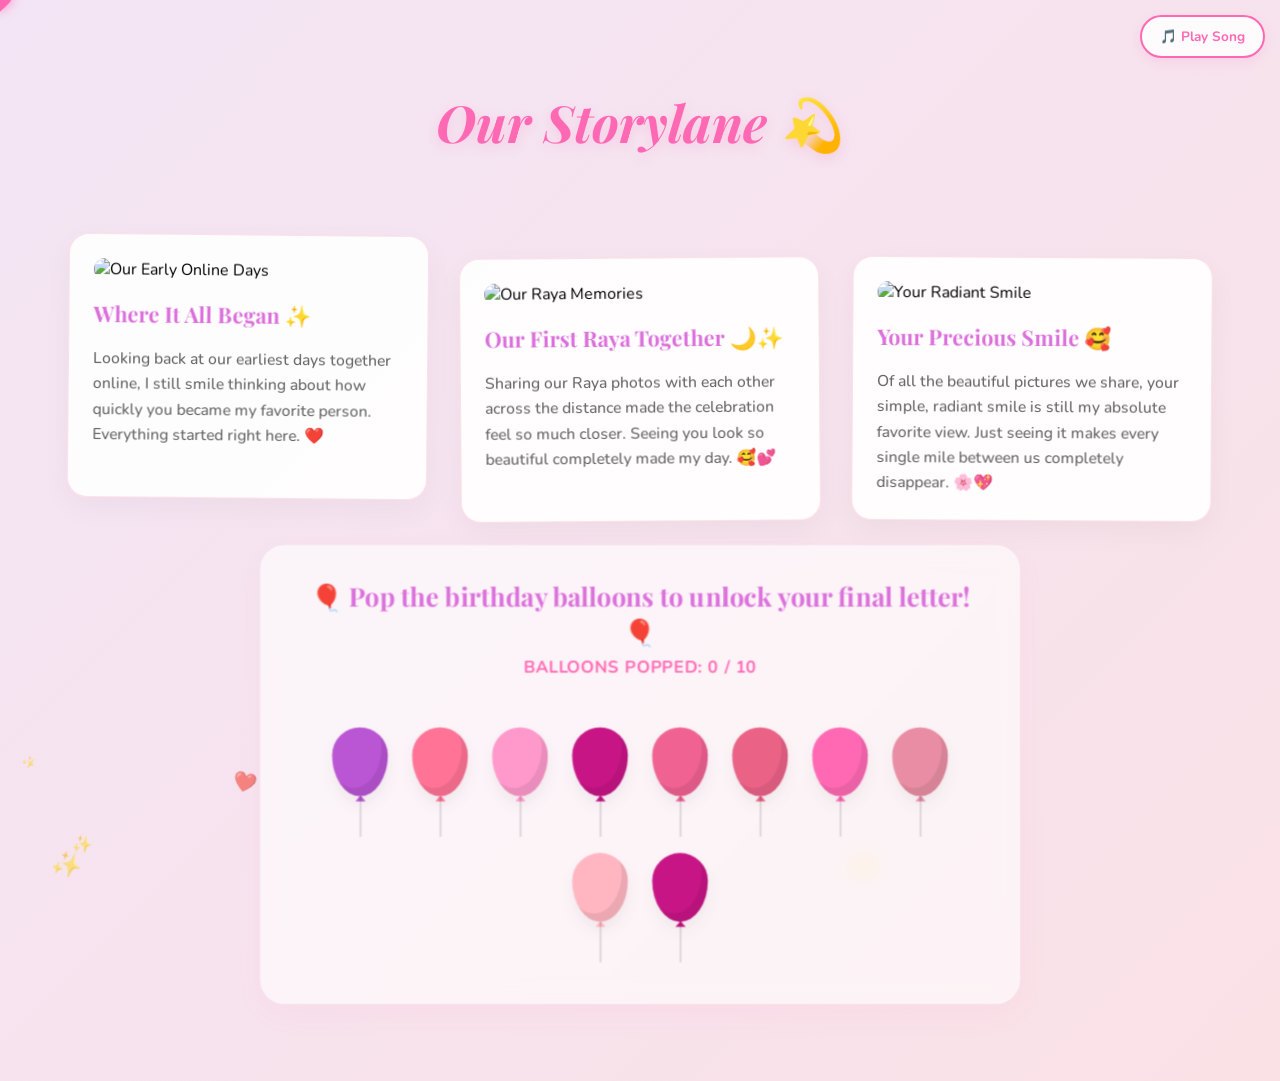
==== last.html @ 7905935c "Add files via upload" ====
<!DOCTYPE html>
<html lang="en">
<head>
    <meta charset="UTF-8">
    <meta name="viewport" content="width=device-width, initial-scale=1.0">
    <title>Our Storylane ✨</title>
    <link href="https://fonts.googleapis.com/css2?family=Playfair+Display:ital,wght=0,600;0,700;1,400&family=Nunito:wght@500;700;800&display=swap" rel="stylesheet">
    <script src="https://cdnjs.cloudflare.com/ajax/libs/gsap/3.12.2/gsap.min.js"></script>
    <style>
        * {
            box-sizing: border-box;
            margin: 0;
            padding: 0;
        }

        body {
            min-height: 100vh;
            background: linear-gradient(135deg, #f3e5f5 0%, #fae1e6 100%);
            font-family: 'Nunito', sans-serif;
            overflow-x: hidden;
            padding: 5.5rem 1rem 4rem 1rem; 
            display: flex;
            flex-direction: column;
            align-items: center;
            cursor: none; 
            opacity: 0; /* Handled smoothly by GSAP entrance */
            position: relative;
        }

        /* --- Floating Background Container --- */
        .bg-animation-container {
            position: fixed;
            top: 0;
            left: 0;
            width: 100%;
            height: 100%;
            pointer-events: none;
            z-index: 1;
            overflow: hidden;
        }

        .floating-element {
            position: absolute;
            pointer-events: none;
            opacity: 0.6;
            font-size: 1.2rem;
            user-select: none;
        }

        /* --- Fixed Top Music Bar (Mobile Safe) --- */
        .music-player {
            position: fixed;
            top: 15px;
            right: 15px;
            z-index: 10000;
        }

        #music-toggle {
            padding: 10px 18px;
            background: rgba(255, 255, 255, 0.85);
            backdrop-filter: blur(8px);
            -webkit-backdrop-filter: blur(8px);
            border: 2px solid #ff69b4;
            border-radius: 30px;
            color: #ff69b4;
            font-family: 'Nunito', sans-serif;
            font-weight: bold;
            font-size: 0.85rem;
            cursor: none;
            box-shadow: 0 4px 12px rgba(255, 105, 180, 0.15);
            transition: all 0.3s ease;
            display: flex;
            align-items: center;
            gap: 6px;
        }

        #music-toggle.playing {
            background: linear-gradient(45deg, #ff69b4, #da70d6);
            color: white;
            border-color: transparent;
        }

        /* --- Fixed Custom Heart Cursor --- */
        .custom-cursor {
            width: 30px;
            height: 30px;
            position: fixed;
            top: 0;     
            left: 0;    
            pointer-events: none;
            z-index: 10005;
            transform: translate(-50%, -50%);
        }

        .custom-cursor svg {
            width: 100%;
            height: 100%;
            fill: #ff69b4 !important;
            filter: drop-shadow(0 0 6px rgba(255, 105, 180, 0.7));
        }

        .container {
            max-width: 1200px;
            width: 100%;
            display: flex;
            flex-direction: column;
            align-items: center;
            gap: 3rem;
            z-index: 10;
            position: relative;
        }

        .page-title {
            font-family: 'Playfair Display', serif;
            font-weight: 700;
            font-style: italic;
            color: #ff69b4;
            font-size: 3.2rem;
            text-align: center;
            text-shadow: 0 4px 12px rgba(255, 105, 180, 0.2);
        }

        /* --- Memory Cards Straight Line Grid Layout --- */
        .memory-container {
            display: flex;
            flex-direction: row;  
            flex-wrap: nowrap;     /* Forces cards to stay on one line on desktop */
            gap: 2rem;          
            width: 100%;
            max-width: 1150px;     /* Expanded layout boundary to accommodate 3 cards comfortably */
            justify-content: center; 
            margin-bottom: 1rem;   
        }

        .memory-card {
            background: rgba(255, 255, 255, 0.9);
            border-radius: 20px;
            padding: 1.5rem;
            box-shadow: 0 10px 30px rgba(0, 0, 0, 0.04);
            border: 1px solid rgba(255, 182, 193, 0.4);
            display: flex;
            flex-direction: column;
            gap: 1.2rem;
            transition: transform 0.3s ease;
            flex: 1;               /* Equal widths across the line */
            min-width: 280px;      
            max-width: 360px; 
        }

        .memory-card:hover {
            transform: translateY(-5px);
        }

        .memory-img {
            width: 100%;
            height: auto;
            max-height: 450px;
            object-fit: contain;
            border-radius: 12px;
            background-color: transparent;
        }

        .memory-date {
            font-family: 'Playfair Display', serif;
            font-weight: 700;
            color: #db70db;
            font-size: 1.35rem;
        }

        .memory-caption {
            font-family: 'Nunito', sans-serif;
            font-weight: 500;
            font-size: 0.98rem;
            line-height: 1.6;
            color: #666;
        }

        /* --- 10 Balloon Mini Game System --- */
        .game-wrapper {
            width: 100%;
            max-width: 750px;
            background: rgba(255, 255, 255, 0.6);
            backdrop-filter: blur(10px);
            -webkit-backdrop-filter: blur(10px);
            border-radius: 24px;
            padding: 2rem;
            border: 1px solid rgba(255, 255, 255, 0.5);
            box-shadow: 0 10px 30px rgba(255, 105, 180, 0.05);
            text-align: center;
            margin: 1rem 0;
        }

        .game-instruction {
            font-family: 'Playfair Display', serif;
            font-weight: 700;
            color: #db70db;
            font-size: 1.6rem;
            margin-bottom: 0.5rem;
        }

        .game-counter {
            font-family: 'Nunito', sans-serif;
            font-weight: 700;
            color: #ff69b4;
            font-size: 1.05rem;
            text-transform: uppercase;
            letter-spacing: 0.5px;
            margin-bottom: 2rem;
        }

        .balloon-yard {
            display: flex;
            flex-wrap: wrap;
            justify-content: center;
            gap: 1.5rem;
            row-gap: 3.5rem;
            padding: 1rem 0 3rem 0;
            width: 100%;
        }

        .balloon {
            width: 55px;
            height: 68px;
            border-radius: 50% 50% 50% 50% / 40% 40% 60% 60%;
            position: relative;
            cursor: none; 
            animation: floatSway 4s infinite ease-in-out alternate;
            box-shadow: inset -6px -8px 0 rgba(0,0,0,0.08), 0 8px 15px rgba(0,0,0,0.05);
        }

        .balloon::before {
            content: "";
            position: absolute;
            bottom: -5px;
            left: 23px;
            width: 0;
            height: 0;
            border-left: 5px solid transparent;
            border-right: 5px solid transparent;
            border-bottom: 6px solid;
            border-bottom-color: inherit; 
        }

        .balloon-string {
            width: 1.5px;
            height: 40px;
            background: rgba(0, 0, 0, 0.12);
            position: absolute;
            bottom: -40px;
            left: 27px;
        }

        @keyframes floatSway {
            0% { transform: translateY(0) rotate(-4deg); }
            100% { transform: translateY(-18px) rotate(4deg); }
        }

        .pop-particle {
            position: fixed;
            width: 7px;
            height: 7px;
            border-radius: 50%;
            pointer-events: none;
            z-index: 9999;
        }

        /* --- Heartfelt Letter Section --- */
        .letter-card {
            background: rgba(255, 255, 255, 0.95);
            border-radius: 25px;
            padding: 3rem 2rem;
            box-shadow: 0 15px 40px rgba(0, 0, 0, 0.05);
            border: 1px solid rgba(255, 182, 193, 0.6);
            width: 100%;
            max-width: 750px;
            text-align: left;
            display: none; 
            opacity: 0;
            transform: scale(0.9);
            margin-bottom: 2rem;
        }

        .letter-title {
            font-family: 'Playfair Display', serif;
            font-weight: 700;
            font-style: italic;
            color: #ff69b4;
            font-size: 2.2rem;
            margin-bottom: 1.8rem;
            text-align: center;
        }

        .letter-text {
            font-family: 'Nunito', sans-serif;
            font-weight: 500;
            font-size: 1.1rem;
            line-height: 1.9;
            color: #444;
            white-space: pre-line;
        }

        /* --- Responsive Viewports --- */
        @media (max-width: 968px) {
            .memory-container {
                flex-wrap: wrap; /* Gracefully wraps on smaller tablets/mobiles so it doesn't break overflow boundaries */
                justify-content: center;
            }
            .memory-card {
                flex: 1 1 300px;
                max-width: 380px;
            }
        }

        @media (max-width: 768px) {
            body { padding: 4.5rem 1rem 3rem 1rem; }
            .music-player { top: 10px; right: 10px; }
            #music-toggle { padding: 8px 14px; font-size: 0.78rem; }
            .page-title { font-size: 2.2rem; }
            .letter-card { padding: 2rem 1.5rem; }
            .balloon-yard { gap: 0.8rem; }
            .balloon { width: 46px; height: 58px; }
            .balloon::before { left: 18px; }
            .balloon-string { left: 22px; }
        }
    </style>
</head>
<body>

    <!-- Floating Background Effect layer -->
    <div class="bg-animation-container" id="bg-assets"></div>

    <div class="custom-cursor">
        <svg viewBox="0 0 24 24" xmlns="http://www.w3.org/2000/svg">
            <path d="M12 21.35l-1.45-1.32C5.4 15.36 2 12.28 2 8.5 2 5.42 4.42 3 7.5 3c1.74 0 3.41.81 4.5 2.09C13.09 3.81 14.76 3 16.5 3 19.5 3 22 5.42 22 8.5c0 3.78-3.4 6.86-8.55 11.54L12 21.35z"/>
        </svg>
    </div>

    <div class="music-player">
        <button id="music-toggle" aria-label="Toggle Music">🎵 Play Song</button>
        <audio id="bg-music" src="./assets/music/euclid-piano.mp3" loop></audio>
    </div>

    <div class="container">
        <h1 class="page-title">Our Storylane 💫</h1>

        <div class="memory-container">
            <div class="memory-card">
                <img src="./assets/images/d1.jpg" alt="Our Early Online Days" class="memory-img">
                <div class="memory-date">Where It All Began ✨</div>
                <div class="memory-caption">Looking back at our earliest days together online, I still smile thinking about how quickly you became my favorite person. Everything started right here. ❤️</div>
            </div>

            <div class="memory-card">
                <img src="./assets/images/d2.jpg" alt="Our Raya Memories" class="memory-img">
                <div class="memory-date">Our First Raya Together 🌙✨</div>
                <div class="memory-caption">Sharing our Raya photos with each other across the distance made the celebration feel so much closer. Seeing you look so beautiful completely made my day. 🥰💕</div>
            </div>

            <div class="memory-card">
                <img src="./assets/images/d3.jpeg" alt="Your Radiant Smile" class="memory-img">
                <div class="memory-date">Your Precious Smile 🥰</div>
                <div class="memory-caption">Of all the beautiful pictures we share, your simple, radiant smile is still my absolute favorite view. Just seeing it makes every single mile between us completely disappear. 🌸💖</div>
            </div>
        </div>

        <div class="game-wrapper">
            <p class="game-instruction">🎈 Pop the birthday balloons to unlock your final letter! 🎈</p>
            <p class="game-counter">Balloons Popped: <span id="pop-count">0</span> / 10</p>
            <div class="balloon-yard" id="balloon-yard"></div>
        </div>

        <div class="letter-card">
            <h2 class="letter-title">To My Dearest Sayang... 💖</h2>
            <div class="letter-text">Happy Birthday, Sayang.

Happy Birthday, Sayang.

I know this year hasn't been easy for you.

I've seen how much responsibility you carry, how much stress you go through, and how often you put other people's needs before your own. There were days when you were tired, overwhelmed, frustrated, and probably wished you could just rest from everything for a while.

Even so, you kept going.

I don't think you always realize how strong you are. Not because you never struggle, but because you continue moving forward even when life feels unfair and exhausting.

One thing I've always admired about you is how much you care about the people who are important to you. I've seen how protective you can be and how much love you have for the people closest to your heart. The way you talk about them, worry about them, and stand by them shows a side of you that I really respect. Even when you're going through your own struggles, you still find room in your heart to care for others.

Thank you for letting me be part of your life. Thank you for the conversations, the calls, the laughter, the teasing, the photos you send, and all the little moments we've shared together. Some of my happiest memories are connected to you, even the simple ones.

I know I don't always say the right things, and I know there are times when I worry too much. But one thing I hope you always know is that I genuinely care about you and your happiness.

For your birthday, I don't wish for anything grand. I just hope this year is a little kinder to you. I hope you find more peace, more happiness, and more reasons to smile. I hope you can have more days where you don't have to carry everything by yourself and can simply enjoy being yourself.

And before I end this message, there's one more thing I want to say.

If there were times when I bothered you, worried too much, or made things harder for you, I'm sorry. I know I can overthink sometimes, but it's only because you mean a lot to me.

And no matter what happens in the future, I'll always be grateful that our paths crossed and that I got the chance to know you.

Thank you for being you.

Happy Birthday, Sayang. ❤️
</div>
        </div>
    </div>

    <script>
        document.addEventListener('DOMContentLoaded', () => {
            // SMOOTH PAGE ENTRANCE
            gsap.fromTo('body', { opacity: 0 }, { opacity: 1, duration: 1, ease: "power2.out" });

            // BACKGROUND FLOAT ENGINE (Hearts & Stars setup)
            const bgContainer = document.getElementById('bg-assets');
            const assetsList = ['❤️', '✨', '🌸', '✨', '💖', '☁️'];
            
            function createFloatingParticle() {
                if (!bgContainer) return;
                const element = document.createElement('div');
                element.className = 'floating-element';
                element.textContent = assetsList[Math.floor(Math.random() * assetsList.length)];
                
                const startX = Math.random() * window.innerWidth;
                const size = Math.random() * 1.2 + 0.6;
                
                element.style.left = startX + 'px';
                element.style.top = (window.innerHeight + 50) + 'px';
                element.style.fontSize = size + 'rem';
                
                bgContainer.appendChild(element);
                
                const duration = Math.random() * 6 + 6;
                const swayX = Math.random() * 120 - 60;
                
                gsap.to(element, {
                    y: -(window.innerHeight + 150),
                    x: `+=${swayX}`,
                    rotation: Math.random() * 360,
                    duration: duration,
                    ease: "none",
                    onComplete: () => {
                        element.remove();
                    }
                });
            }

            // Spawn dynamic ambient particles regularly
            for(let i=0; i<15; i++) {
                setTimeout(() => {
                    if(document.visibilityState === 'visible') createFloatingParticle();
                }, Math.random() * 6000);
            }
            setInterval(() => {
                if(document.visibilityState === 'visible') createFloatingParticle();
            }, 750);

            // CUSTOM CURSOR LOGIC
            const musicToggle = document.getElementById('music-toggle');
            const bgMusic = document.getElementById('bg-music');
            const cursor = document.querySelector('.custom-cursor');

            document.addEventListener('mousemove', (e) => {
                if (cursor) {
                    gsap.to(cursor, { x: e.clientX, y: e.clientY, duration: 0.1 });
                }
            });

            document.addEventListener('mousedown', () => {
                if (cursor) gsap.to(cursor, { scale: 0.7, duration: 0.1 });
            });
            document.addEventListener('mouseup', () => {
                if (cursor) gsap.to(cursor, { scale: 1.2, duration: 0.1, yoyo: true, repeat: 1 });
            });

            // MUSIC SYNC PERSISTENCE
            if (musicToggle && bgMusic) {
                bgMusic.volume = 0.35;
                const musicState = localStorage.getItem('musicPlaying');
                const savedTime = localStorage.getItem('musicTime');

                if (savedTime) bgMusic.currentTime = parseFloat(savedTime);
                if (musicState === 'true') {
                    bgMusic.play().then(() => {
                        musicToggle.textContent = "⏸️ Pause Song";
                        musicToggle.classList.add('playing');
                    }).catch(err => console.log("Audio waiting for system focus interaction link:", err));
                }

                setInterval(() => {
                    if (!bgMusic.paused) localStorage.setItem('musicTime', bgMusic.currentTime);
                }, 1000);

                musicToggle.addEventListener('click', () => {
                    if (bgMusic.paused) {
                        bgMusic.play().then(() => {
                            musicToggle.textContent = "⏸️ Pause Song";
                            musicToggle.classList.add('playing');
                            localStorage.setItem('musicPlaying', 'true');
                        });
                    } else {
                        bgMusic.pause();
                        musicToggle.textContent = "🎵 Play Song";
                        musicToggle.classList.remove('playing');
                        localStorage.setItem('musicPlaying', 'false');
                    }
                });
            }

            // MEMORY ENTRANCE CARDS
            gsap.from('.memory-card', {
                opacity: 0,
                y: 50,
                stagger: 0.2,
                duration: 0.8,
                ease: "power2.out"
            });

            document.querySelectorAll('.memory-card').forEach((card, index) => {
                gsap.to(card, {
                    y: '+=8',
                    rotation: index % 2 === 0 ? '+=1' : '-=1',
                    duration: 3.5 + (index * 0.5),
                    ease: "sine.inOut",
                    yoyo: true,
                    repeat: -1
                });
            });

            gsap.to('.game-wrapper', {
                scale: 1.015,
                duration: 2.5,
                ease: "sine.inOut",
                yoyo: true,
                repeat: -1
            });

            // GAME MECHANICS (10 BALLOONS)
            const totalBalloons = 10;
            let poppedCount = 0;
            const balloonYard = document.getElementById('balloon-yard');
            const popCountLabel = document.getElementById('pop-count');
            const gameWrapper = document.querySelector('.game-wrapper');
            const letterCard = document.querySelector('.letter-card');

            const balloonColors = [
                '#ff69b4', '#ff85a2', '#ff99cc', '#ffb6c1', 
                '#db70db', '#da70d6', '#ba55d3', '#c71585', 
                '#ff7396', '#ea6286', '#e88da4', '#f06292'
            ];

            for (let i = 0; i < totalBalloons; i++) {
                const balloon = document.createElement('div');
                balloon.className = 'balloon';
                
                const randomColor = balloonColors[Math.floor(Math.random() * balloonColors.length)];
                balloon.style.backgroundColor = randomColor;
                balloon.style.borderBottomColor = randomColor; 
                balloon.style.animationDelay = (Math.random() * 1.5) + 's';
                balloon.style.animationDuration = (Math.random() * 2 + 3) + 's'; 

                const string = document.createElement('div');
                string.className = 'balloon-string';
                balloon.appendChild(string);

                balloon.addEventListener('click', (e) => {
                    triggerConfettiExplosion(e.clientX, e.clientY, randomColor);

                    gsap.to(balloon, {
                        scale: 1.4,
                        opacity: 0,
                        duration: 0.1,
                        ease: "power1.out",
                        onComplete: () => {
                            balloon.remove();
                            poppedCount++;
                            popCountLabel.textContent = poppedCount;
                            checkVictoryCondition();
                        }
                    });
                });

                balloonYard.appendChild(balloon);
            }

            function triggerConfettiExplosion(x, y, color) {
                const particleCount = 18;
                for (let i = 0; i < particleCount; i++) {
                    const particle = document.createElement('div');
                    particle.className = 'pop-particle';
                    particle.style.backgroundColor = color;
                    particle.style.left = x + 'px';
                    particle.style.top = y + 'px';
                    document.body.appendChild(particle);

                    const angle = Math.random() * Math.PI * 2;
                    const blastRadius = Math.random() * 90 + 40;

                    gsap.to(particle, {
                        x: Math.cos(angle) * blastRadius,
                        y: Math.sin(angle) * blastRadius + 60, 
                        opacity: 0,
                        scale: 0.2,
                        duration: Math.random() * 0.5 + 0.4,
                        ease: "power2.out",
                        onComplete: () => particle.remove()
                    });
                }
            }

            function checkVictoryCondition() {
                if (poppedCount === totalBalloons) {
                    gsap.to(gameWrapper, {
                        opacity: 0,
                        y: -20,
                        duration: 0.5,
                        onComplete: () => {
                            gameWrapper.remove();
                            letterCard.style.display = 'block';
                            gsap.to(letterCard, {
                                opacity: 1,
                                scale: 1,
                                duration: 0.8,
                                ease: "back.out(1.1)",
                                onComplete: () => {
                                    window.scrollTo({
                                        top: letterCard.offsetTop - 80,
                                        behavior: 'smooth'
                                    });
                                }
                            });
                        }
                    });
                }
            }
        });
    </script>
</body>
</html>
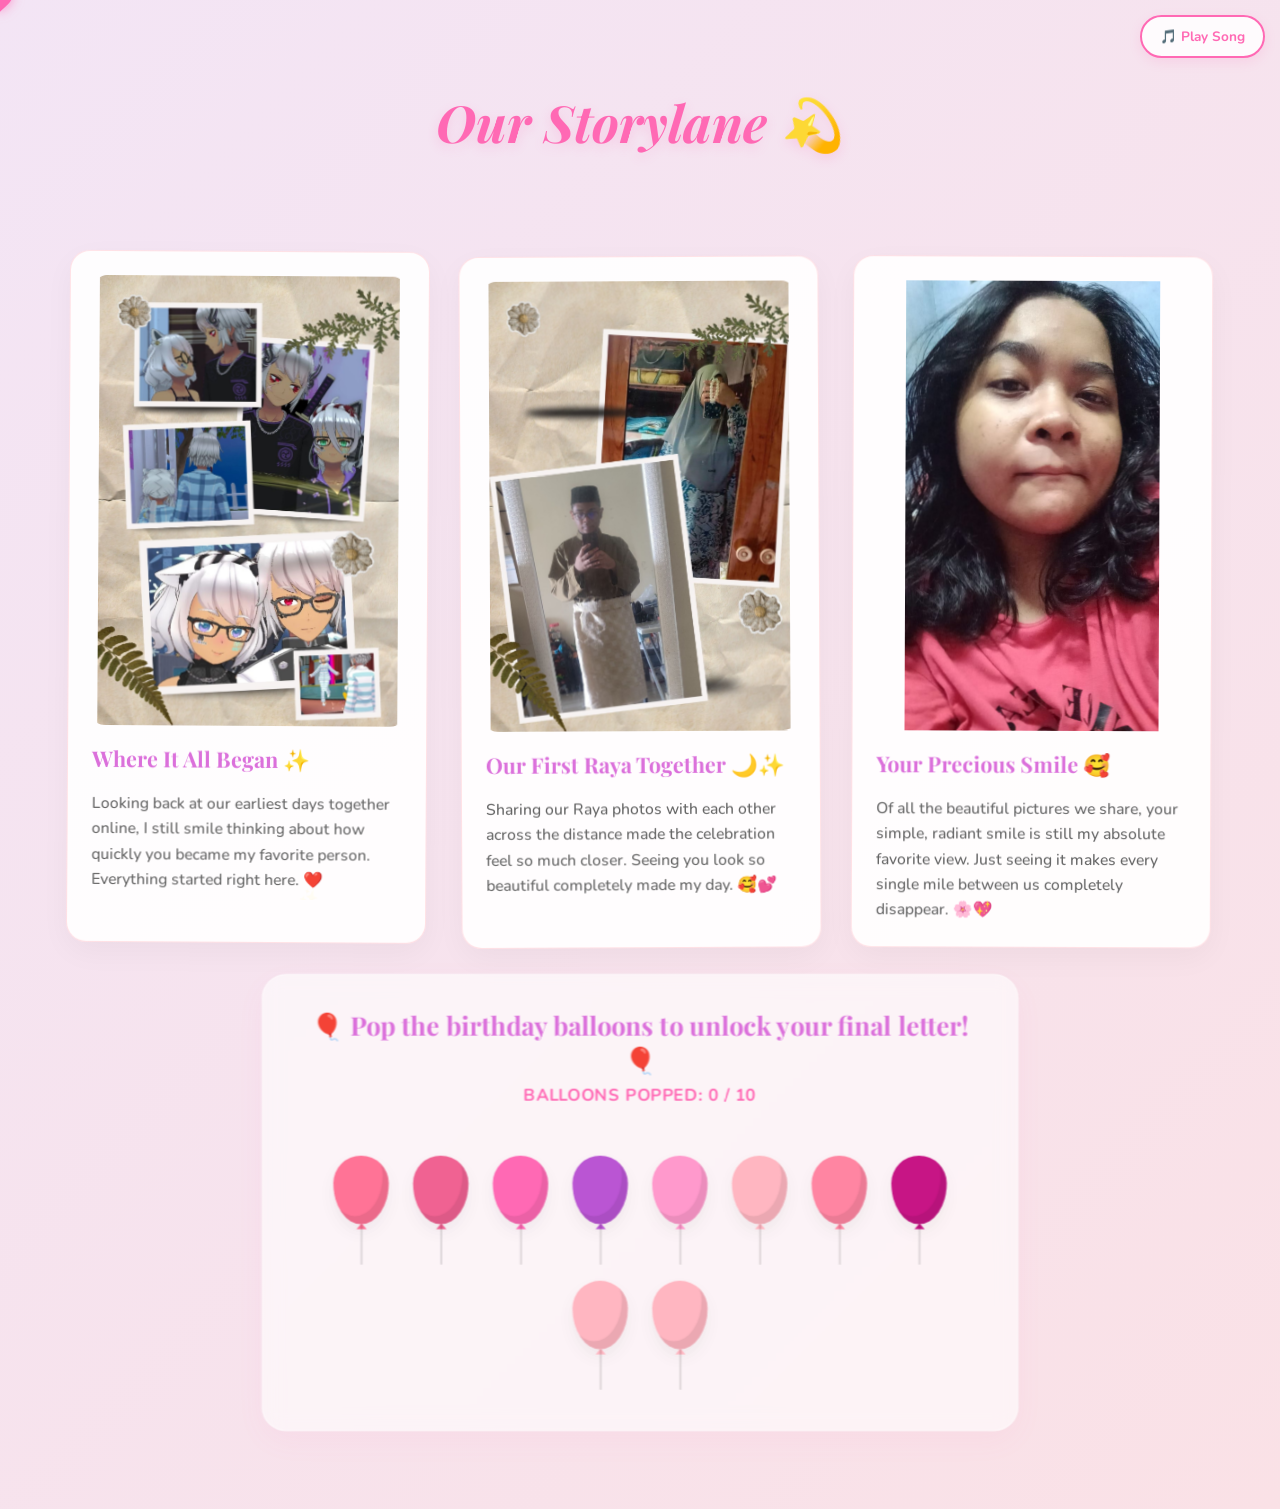
==== commit bde74656: "Add files via upload" ====
--- a/last.html
+++ b/last.html
@@ -372,8 +372,6 @@
         <div class="letter-card">
             <h2 class="letter-title">To My Dearest Sayang... 💖</h2>
             <div class="letter-text">Happy Birthday, Sayang.
-
-Happy Birthday, Sayang.
 
 I know this year hasn't been easy for you.
 
